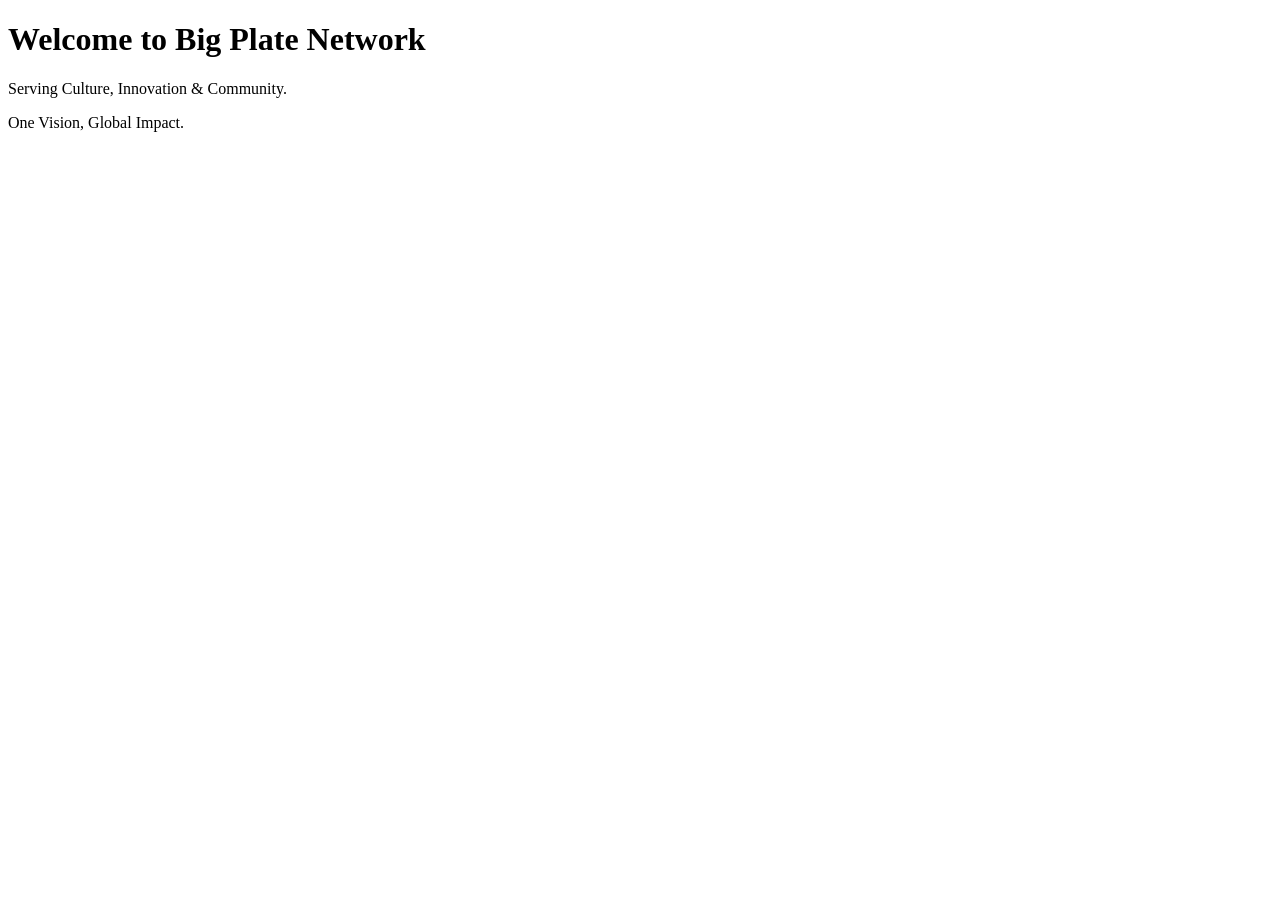
==== index.html @ 91549aba "Create index.html" ====
<!DOCTYPE html>
<html lang="en">
<head>
  <meta charset="UTF-8">
  <meta name="viewport" content="width=device-width, initial-scale=1.0">
  <title>Big Plate Network</title>
</head>
<body>
  <h1>Welcome to Big Plate Network</h1>
  <p>Serving Culture, Innovation &amp; Community.</p>
  <p>One Vision, Global Impact.</p>
</body>
</html>
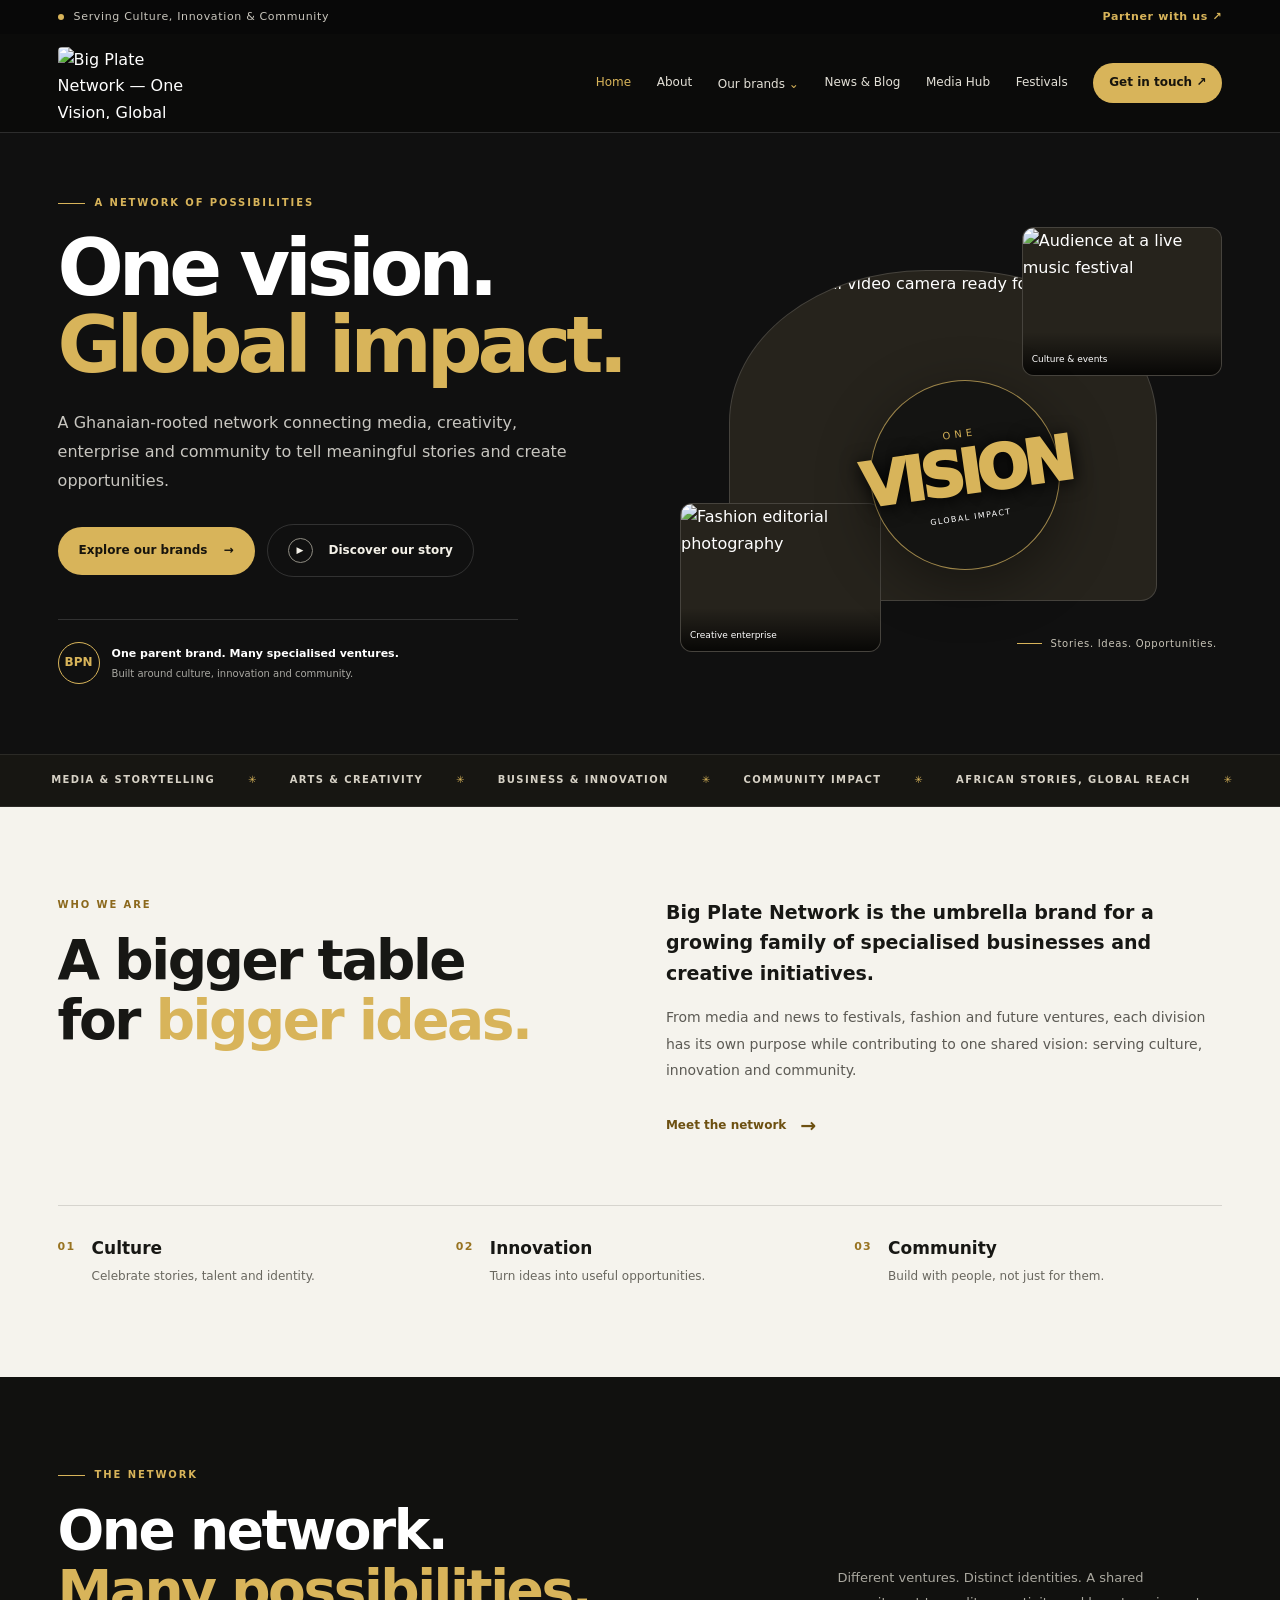
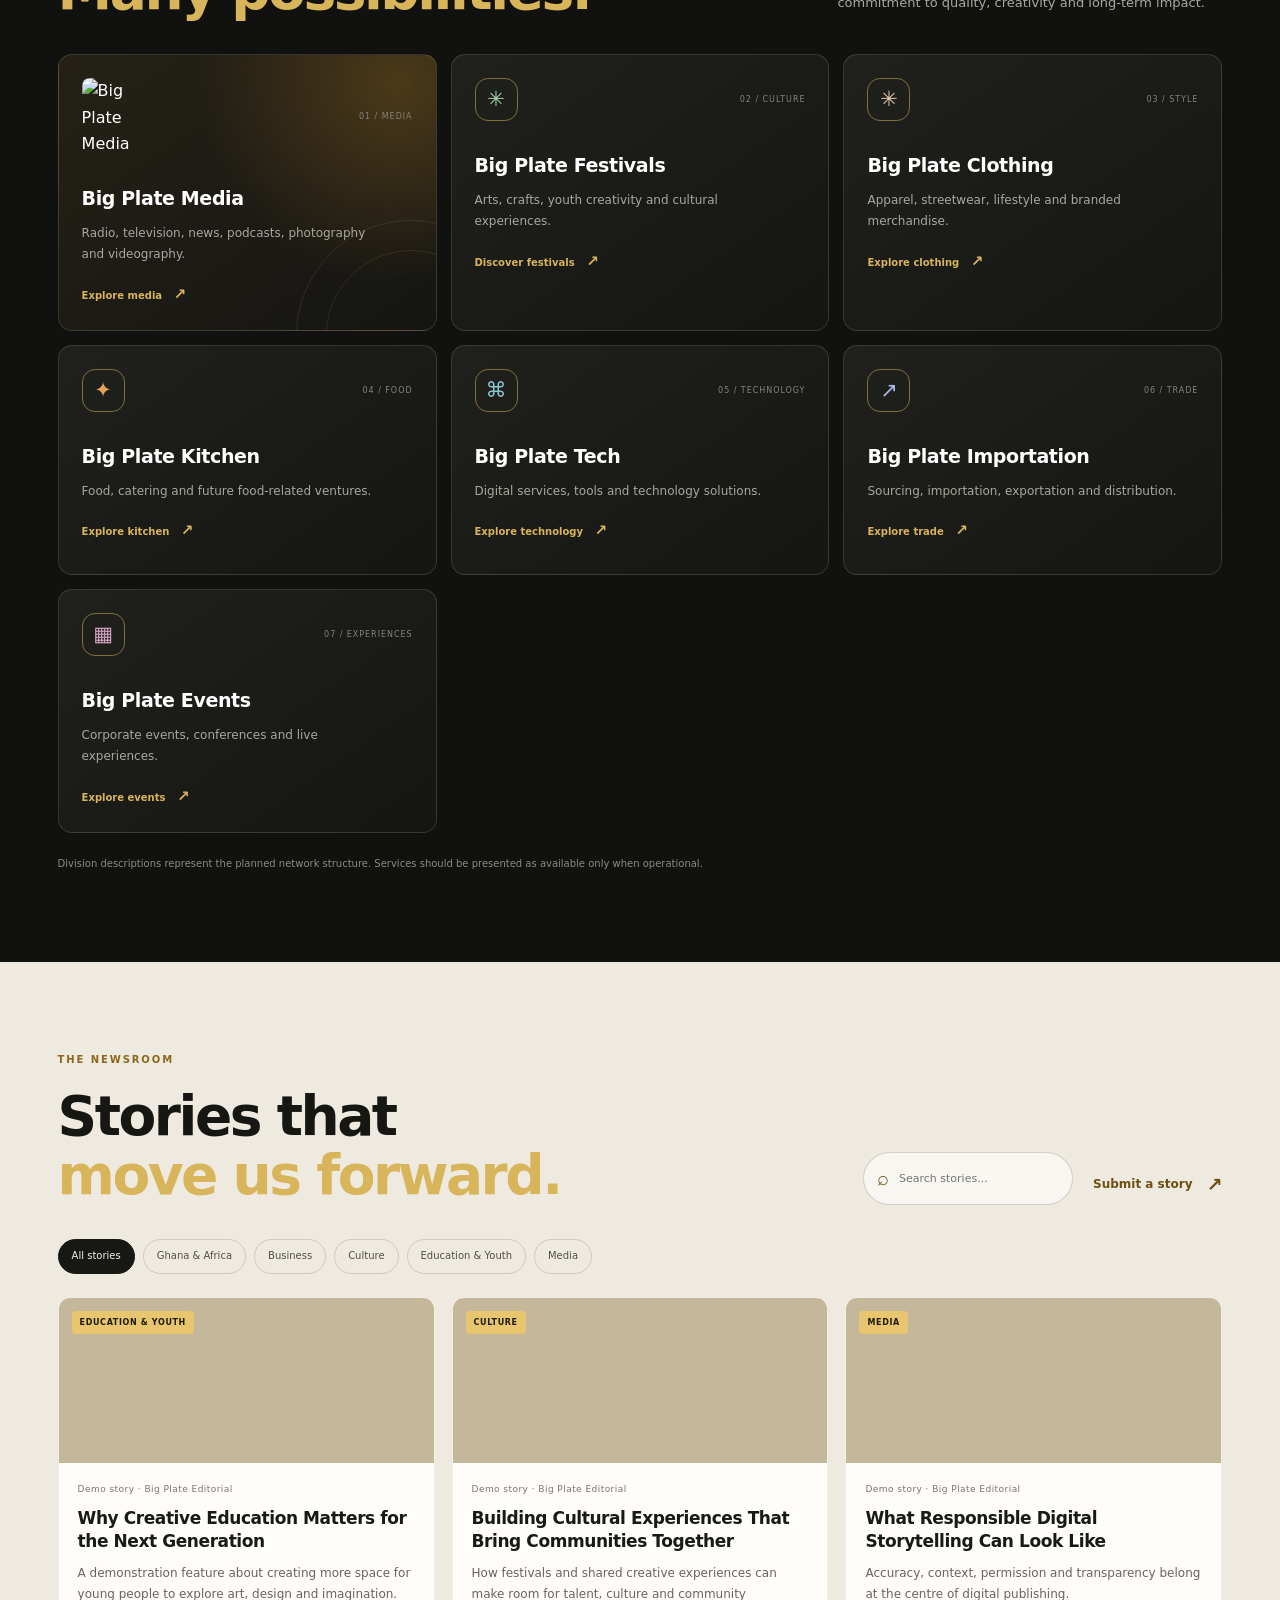
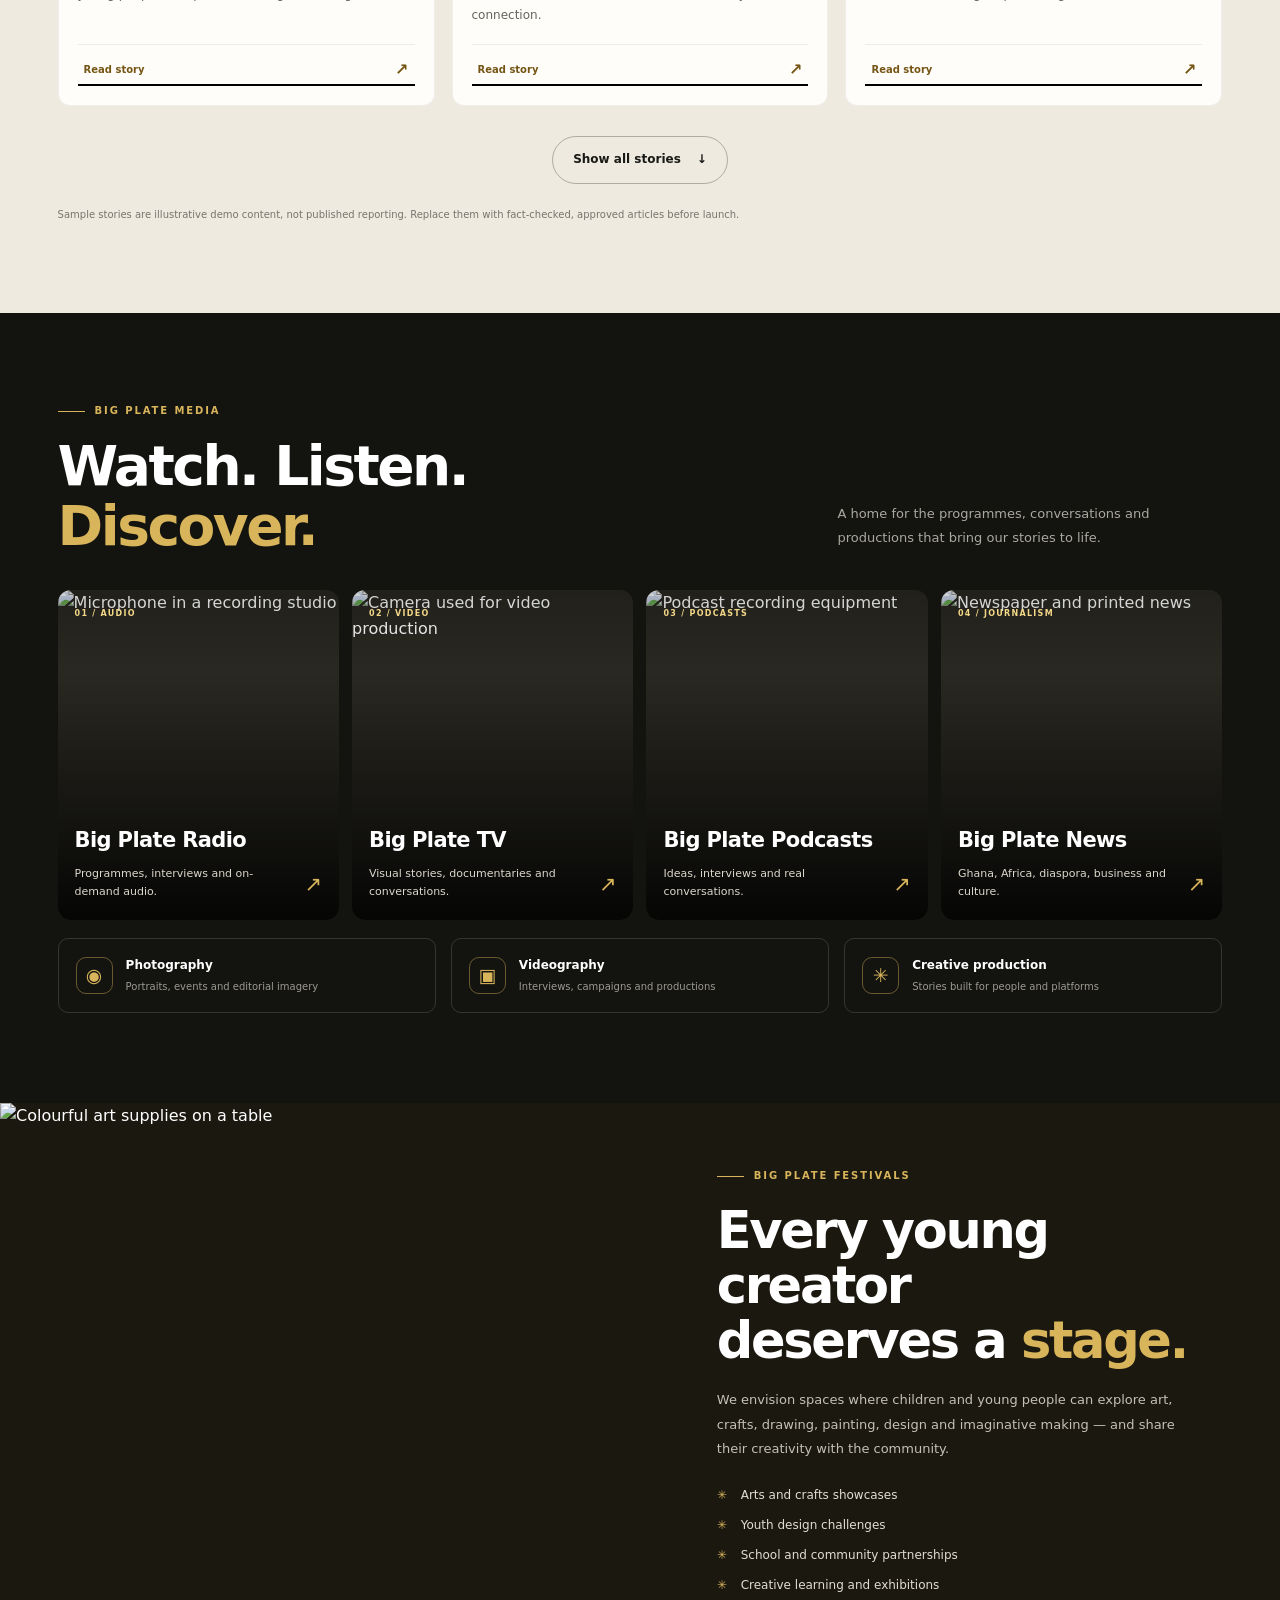
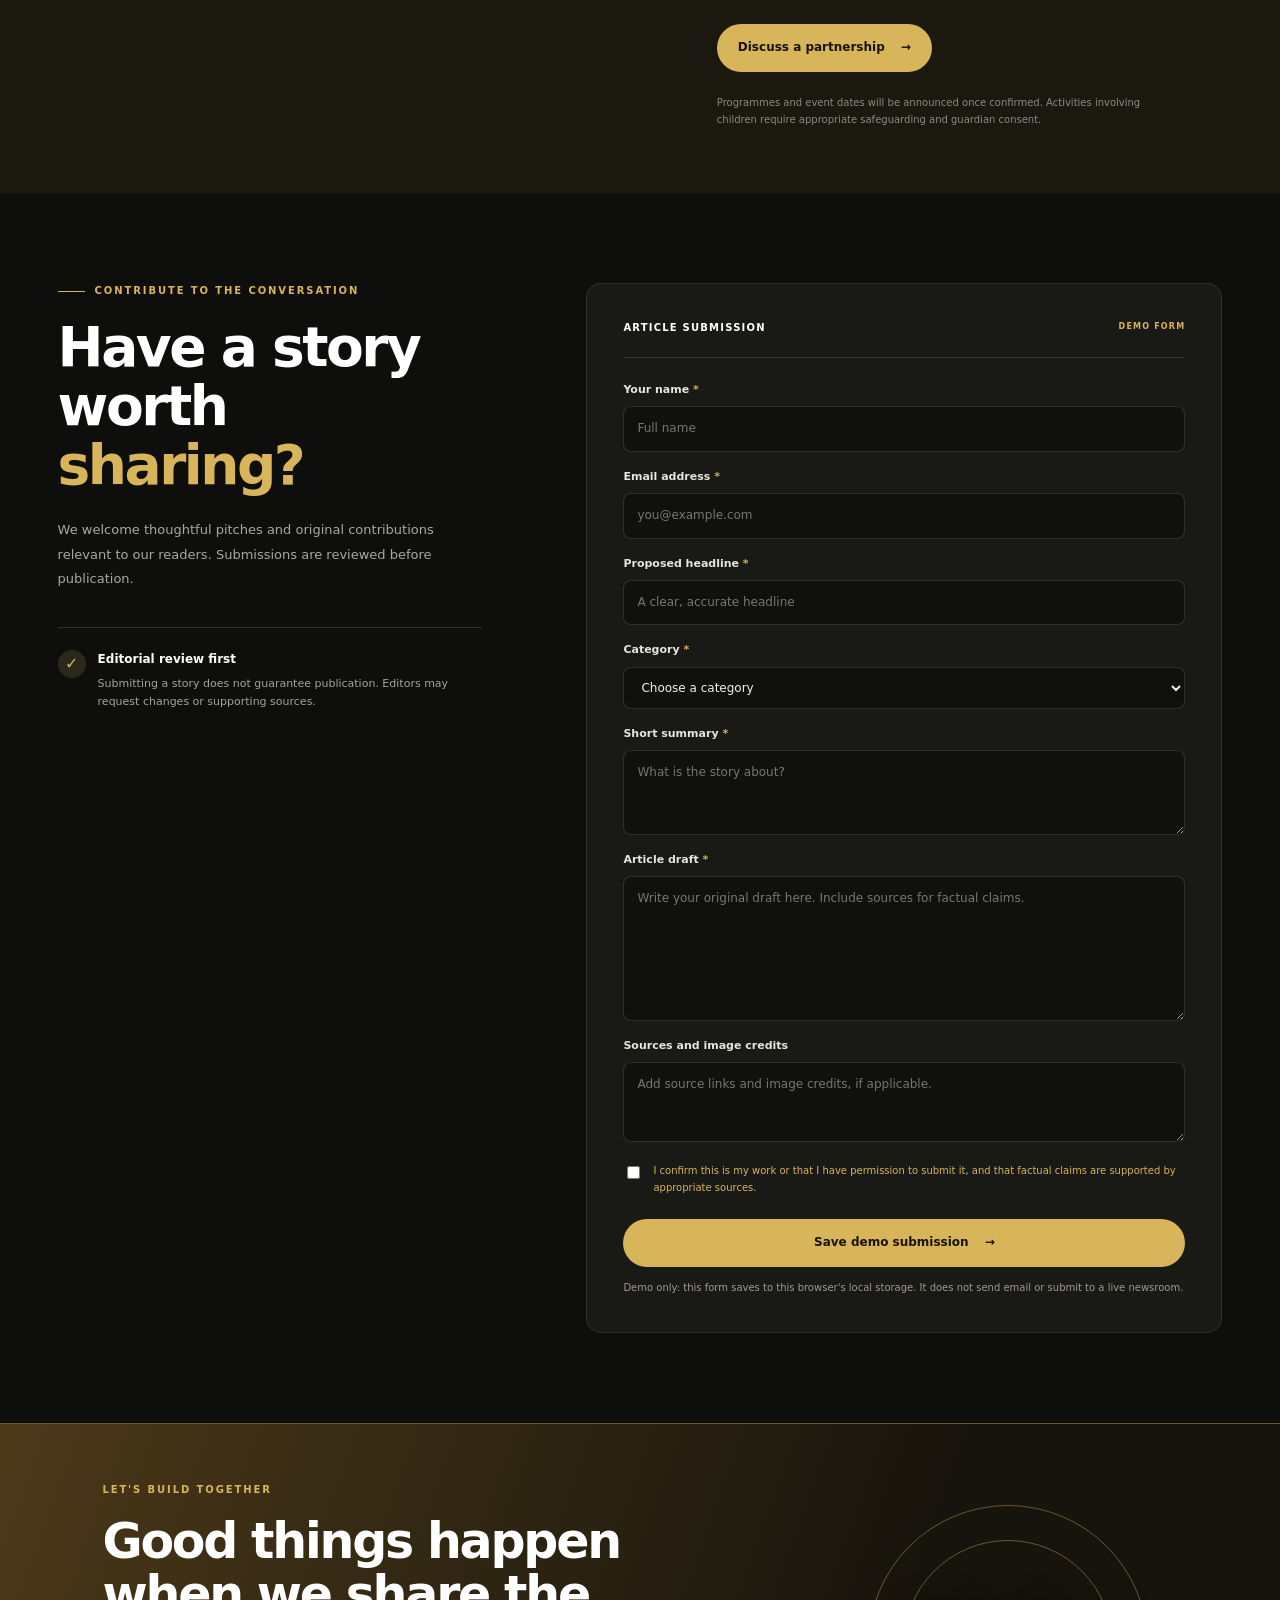
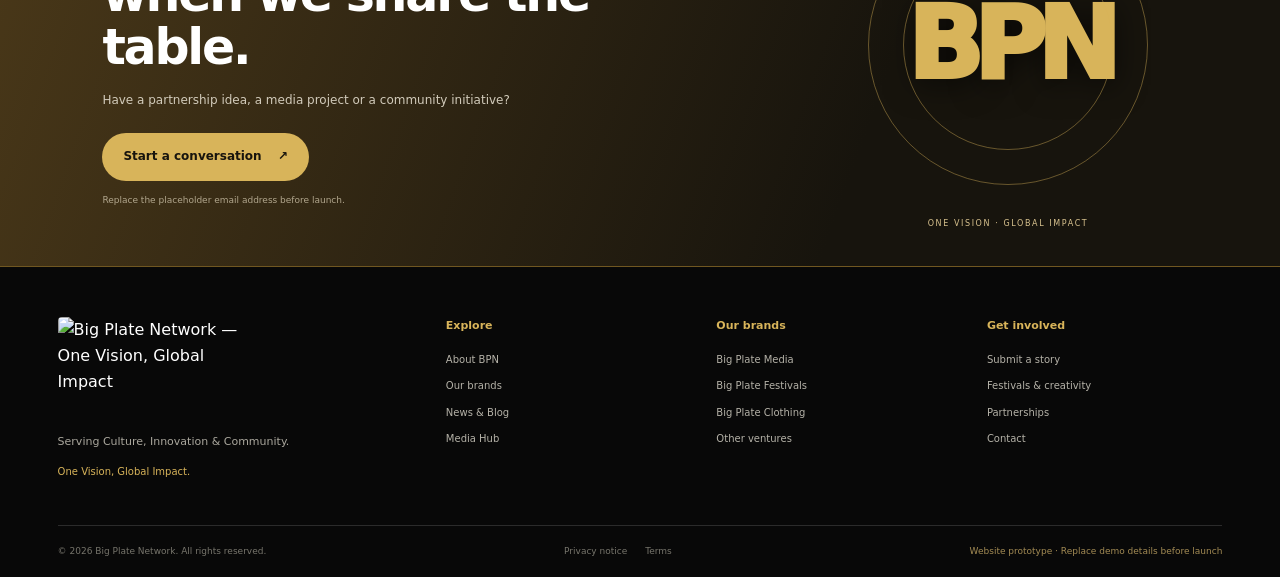
==== commit e441557f: "Add files via upload" ====
--- a/index.html
+++ b/index.html
@@ -3,11 +3,241 @@
 <head>
   <meta charset="UTF-8">
   <meta name="viewport" content="width=device-width, initial-scale=1.0">
-  <title>Big Plate Network</title>
+  <meta name="theme-color" content="#101010">
+  <meta name="description" content="Big Plate Network connects media, creativity, business and community. One Vision, Global Impact.">
+  <title>Big Plate Network | One Vision, Global Impact</title>
+  <link rel="icon" href="assets/big-plate-network-logo.jpg" type="image/jpeg">
+  <link rel="stylesheet" href="styles.css">
+  <script src="script.js" defer></script>
 </head>
 <body>
-  <h1>Welcome to Big Plate Network</h1>
-  <p>Serving Culture, Innovation &amp; Community.</p>
-  <p>One Vision, Global Impact.</p>
+  <a class="skip-link" href="#main">Skip to content</a>
+  <div class="announcement">
+    <span class="announcement-dot"></span>
+    <span>Serving Culture, Innovation &amp; Community</span>
+    <a href="#contact">Partner with us <span aria-hidden="true">↗</span></a>
+  </div>
+
+  <header class="site-header">
+    <a class="brand" href="#home" aria-label="Big Plate Network home">
+      <img src="assets/big-plate-network-logo.jpg" alt="Big Plate Network — One Vision, Global Impact" class="brand-logo-network">
+    </a>
+    <button class="menu-toggle" id="menuToggle" aria-expanded="false" aria-controls="primaryNav" aria-label="Open menu">
+      <span></span><span></span><span></span>
+    </button>
+    <nav class="primary-nav" id="primaryNav" aria-label="Main navigation">
+      <a class="nav-link active" href="#home">Home</a>
+      <a class="nav-link" href="#about">About</a>
+      <div class="nav-dropdown">
+        <a class="nav-link" href="#brands">Our brands <span aria-hidden="true">⌄</span></a>
+        <div class="dropdown-menu">
+          <a href="#media">Big Plate Media</a>
+          <a href="#festivals">Big Plate Festivals</a>
+          <a href="#brands">Clothing &amp; other ventures</a>
+        </div>
+      </div>
+      <a class="nav-link" href="#news">News &amp; Blog</a>
+      <a class="nav-link" href="#media">Media Hub</a>
+      <a class="nav-link" href="#festivals">Festivals</a>
+      <a class="nav-cta" href="#contact">Get in touch <span aria-hidden="true">↗</span></a>
+    </nav>
+  </header>
+
+  <main id="main">
+    <section class="hero section-wrap" id="home">
+      <div class="hero-copy">
+        <p class="eyebrow"><span class="eyebrow-line"></span> A NETWORK OF POSSIBILITIES</p>
+        <h1>One vision.<br><span class="gold-text">Global impact.</span></h1>
+        <p class="hero-lede">A Ghanaian-rooted network connecting media, creativity, enterprise and community to tell meaningful stories and create opportunities.</p>
+        <div class="hero-actions">
+          <a class="button button-gold" href="#brands">Explore our brands <span aria-hidden="true">→</span></a>
+          <a class="button button-quiet" href="#about"><span class="play-icon" aria-hidden="true">▶</span> Discover our story</a>
+        </div>
+        <div class="hero-proof">
+          <div class="proof-mark">BPN</div>
+          <div><strong>One parent brand. Many specialised ventures.</strong><span>Built around culture, innovation and community.</span></div>
+        </div>
+      </div>
+      <div class="hero-art" aria-label="Creative network collage">
+        <div class="hero-image hero-image-main">
+          <img src="https://images.unsplash.com/photo-1492619375914-88005aa9e8fb?auto=format&fit=crop&w=1000&q=85" alt="Professional video camera ready for production">
+        </div>
+        <div class="hero-image hero-image-small hero-image-festival">
+          <img src="https://images.unsplash.com/photo-1501386761578-eac5c94b800a?auto=format&fit=crop&w=650&q=85" alt="Audience at a live music festival">
+          <span>Culture &amp; events</span>
+        </div>
+        <div class="hero-image hero-image-small hero-image-fashion">
+          <img src="https://images.unsplash.com/photo-1529139574466-a303027c1d8b?auto=format&fit=crop&w=650&q=85" alt="Fashion editorial photography">
+          <span>Creative enterprise</span>
+        </div>
+        <div class="hero-stamp"><span>ONE</span><strong>VISION</strong><i>GLOBAL IMPACT</i></div>
+        <div class="hero-caption"><span class="caption-line"></span> Stories. Ideas. Opportunities.</div>
+      </div>
+    </section>
+
+    <section class="ticker" aria-label="Our focus">
+      <div class="ticker-track">
+        <span>MEDIA &amp; STORYTELLING <b>✳</b></span><span>ARTS &amp; CREATIVITY <b>✳</b></span><span>BUSINESS &amp; INNOVATION <b>✳</b></span><span>COMMUNITY IMPACT <b>✳</b></span><span>AFRICAN STORIES, GLOBAL REACH <b>✳</b></span>
+      </div>
+    </section>
+
+    <section class="section section-light" id="about">
+      <div class="section-wrap about-grid">
+        <div>
+          <p class="eyebrow dark-eyebrow">WHO WE ARE</p>
+          <h2 class="section-title">A bigger table<br>for <span class="gold-text">bigger ideas.</span></h2>
+        </div>
+        <div class="about-copy">
+          <p class="lead">Big Plate Network is the umbrella brand for a growing family of specialised businesses and creative initiatives.</p>
+          <p>From media and news to festivals, fashion and future ventures, each division has its own purpose while contributing to one shared vision: serving culture, innovation and community.</p>
+          <a class="text-link" href="#brands">Meet the network <span>→</span></a>
+        </div>
+      </div>
+      <div class="section-wrap values-row">
+        <article class="value-item"><span class="value-number">01</span><div><h3>Culture</h3><p>Celebrate stories, talent and identity.</p></div></article>
+        <article class="value-item"><span class="value-number">02</span><div><h3>Innovation</h3><p>Turn ideas into useful opportunities.</p></div></article>
+        <article class="value-item"><span class="value-number">03</span><div><h3>Community</h3><p>Build with people, not just for them.</p></div></article>
+      </div>
+    </section>
+
+    <section class="section section-dark" id="brands">
+      <div class="section-wrap">
+        <div class="section-heading split-heading">
+          <div><p class="eyebrow"><span class="eyebrow-line"></span> THE NETWORK</p><h2 class="section-title">One network.<br><span class="gold-text">Many possibilities.</span></h2></div>
+          <p class="heading-aside">Different ventures. Distinct identities. A shared commitment to quality, creativity and long-term impact.</p>
+        </div>
+        <div class="brand-grid">
+          <a class="brand-card brand-card-featured" href="#media">
+            <div class="brand-card-top"><img src="assets/big-plate-media-logo.jpg" alt="Big Plate Media logo" class="brand-logo-media"><span class="card-index">01 / MEDIA</span></div>
+            <div class="brand-card-content"><h3>Big Plate Media</h3><p>Radio, television, news, podcasts, photography and videography.</p><span class="card-link">Explore media <b>↗</b></span></div>
+            <div class="card-orbit orbit-one"></div><div class="card-orbit orbit-two"></div>
+          </a>
+          <a class="brand-card" href="#festivals">
+            <div class="brand-card-top"><span class="brand-symbol symbol-festival">✳</span><span class="card-index">02 / CULTURE</span></div>
+            <div class="brand-card-content"><h3>Big Plate Festivals</h3><p>Arts, crafts, youth creativity and cultural experiences.</p><span class="card-link">Discover festivals <b>↗</b></span></div>
+          </a>
+          <a class="brand-card" href="#contact">
+            <div class="brand-card-top"><span class="brand-symbol symbol-clothing">✳</span><span class="card-index">03 / STYLE</span></div>
+            <div class="brand-card-content"><h3>Big Plate Clothing</h3><p>Apparel, streetwear, lifestyle and branded merchandise.</p><span class="card-link">Explore clothing <b>↗</b></span></div>
+          </a>
+          <a class="brand-card" href="#contact">
+            <div class="brand-card-top"><span class="brand-symbol symbol-kitchen">✦</span><span class="card-index">04 / FOOD</span></div>
+            <div class="brand-card-content"><h3>Big Plate Kitchen</h3><p>Food, catering and future food-related ventures.</p><span class="card-link">Explore kitchen <b>↗</b></span></div>
+          </a>
+          <a class="brand-card" href="#contact">
+            <div class="brand-card-top"><span class="brand-symbol symbol-tech">⌘</span><span class="card-index">05 / TECHNOLOGY</span></div>
+            <div class="brand-card-content"><h3>Big Plate Tech</h3><p>Digital services, tools and technology solutions.</p><span class="card-link">Explore technology <b>↗</b></span></div>
+          </a>
+          <a class="brand-card" href="#contact">
+            <div class="brand-card-top"><span class="brand-symbol symbol-trade">↗</span><span class="card-index">06 / TRADE</span></div>
+            <div class="brand-card-content"><h3>Big Plate Importation</h3><p>Sourcing, importation, exportation and distribution.</p><span class="card-link">Explore trade <b>↗</b></span></div>
+          </a>
+          <a class="brand-card" href="#contact">
+            <div class="brand-card-top"><span class="brand-symbol symbol-events">▦</span><span class="card-index">07 / EXPERIENCES</span></div>
+            <div class="brand-card-content"><h3>Big Plate Events</h3><p>Corporate events, conferences and live experiences.</p><span class="card-link">Explore events <b>↗</b></span></div>
+          </a>
+        </div>
+        <p class="fine-print">Division descriptions represent the planned network structure. Services should be presented as available only when operational.</p>
+      </div>
+    </section>
+
+    <section class="section news-section" id="news">
+      <div class="section-wrap">
+        <div class="section-heading split-heading">
+          <div><p class="eyebrow dark-eyebrow">THE NEWSROOM</p><h2 class="section-title">Stories that<br><span class="gold-text">move us forward.</span></h2></div>
+          <div class="news-tools"><label class="search-box"><span aria-hidden="true">⌕</span><input id="articleSearch" type="search" placeholder="Search stories..." aria-label="Search stories"></label><a class="text-link" href="#submit-article">Submit a story <span>↗</span></a></div>
+        </div>
+        <div class="category-filters" role="group" aria-label="Filter articles">
+          <button class="filter-chip active" data-category="All">All stories</button>
+          <button class="filter-chip" data-category="Ghana & Africa">Ghana &amp; Africa</button>
+          <button class="filter-chip" data-category="Business">Business</button>
+          <button class="filter-chip" data-category="Culture">Culture</button>
+          <button class="filter-chip" data-category="Education & Youth">Education &amp; Youth</button>
+          <button class="filter-chip" data-category="Media">Media</button>
+        </div>
+        <div class="article-grid" id="articleGrid" aria-live="polite"></div>
+        <div class="empty-state" id="emptyState" hidden>No stories match your search. Try another phrase or category.</div>
+        <div class="center-action"><button class="button button-outline-dark" id="showAllArticles">Show all stories <span>↓</span></button></div>
+        <p class="fine-print dark-fine-print">Sample stories are illustrative demo content, not published reporting. Replace them with fact-checked, approved articles before launch.</p>
+      </div>
+    </section>
+
+    <section class="section media-section" id="media">
+      <div class="section-wrap">
+        <div class="section-heading split-heading">
+          <div><p class="eyebrow"><span class="eyebrow-line"></span> BIG PLATE MEDIA</p><h2 class="section-title">Watch. Listen.<br><span class="gold-text">Discover.</span></h2></div>
+          <p class="heading-aside">A home for the programmes, conversations and productions that bring our stories to life.</p>
+        </div>
+        <div class="media-hub-grid">
+          <a class="media-hub-card media-radio" href="#contact"><img src="https://images.unsplash.com/photo-1590602847861-f357a9332bbc?auto=format&fit=crop&w=800&q=80" alt="Microphone in a recording studio" loading="lazy"><span class="media-overlay"></span><span class="media-type">01 / AUDIO</span><div><h3>Big Plate Radio</h3><p>Programmes, interviews and on-demand audio.</p><span class="media-arrow">↗</span></div></a>
+          <a class="media-hub-card" href="#contact"><img src="https://images.unsplash.com/photo-1492619375914-88005aa9e8fb?auto=format&fit=crop&w=800&q=80" alt="Camera used for video production" loading="lazy"><span class="media-overlay"></span><span class="media-type">02 / VIDEO</span><div><h3>Big Plate TV</h3><p>Visual stories, documentaries and conversations.</p><span class="media-arrow">↗</span></div></a>
+          <a class="media-hub-card" href="#contact"><img src="https://images.unsplash.com/photo-1478737270239-2f02b77fc618?auto=format&fit=crop&w=800&q=80" alt="Podcast recording equipment" loading="lazy"><span class="media-overlay"></span><span class="media-type">03 / PODCASTS</span><div><h3>Big Plate Podcasts</h3><p>Ideas, interviews and real conversations.</p><span class="media-arrow">↗</span></div></a>
+          <a class="media-hub-card" href="#news"><img src="https://images.unsplash.com/photo-1504711434969-e33886168f5c?auto=format&fit=crop&w=800&q=80" alt="Newspaper and printed news" loading="lazy"><span class="media-overlay"></span><span class="media-type">04 / JOURNALISM</span><div><h3>Big Plate News</h3><p>Ghana, Africa, diaspora, business and culture.</p><span class="media-arrow">↗</span></div></a>
+        </div>
+        <div class="media-services">
+          <div><span class="service-icon">◉</span><span><strong>Photography</strong><small>Portraits, events and editorial imagery</small></span></div>
+          <div><span class="service-icon">▣</span><span><strong>Videography</strong><small>Interviews, campaigns and productions</small></span></div>
+          <div><span class="service-icon">✳</span><span><strong>Creative production</strong><small>Stories built for people and platforms</small></span></div>
+        </div>
+      </div>
+    </section>
+
+    <section class="festival-section" id="festivals">
+      <div class="festival-photo"><img src="https://images.unsplash.com/photo-1513364776144-60967b0f800f?auto=format&fit=crop&w=1200&q=85" alt="Colourful art supplies on a table" loading="lazy"></div>
+      <div class="festival-content">
+        <p class="eyebrow"><span class="eyebrow-line"></span> BIG PLATE FESTIVALS</p>
+        <h2 class="section-title">Every young creator<br>deserves a <span class="gold-text">stage.</span></h2>
+        <p>We envision spaces where children and young people can explore art, crafts, drawing, painting, design and imaginative making — and share their creativity with the community.</p>
+        <ul class="festival-list"><li><span>✳</span> Arts and crafts showcases</li><li><span>✳</span> Youth design challenges</li><li><span>✳</span> School and community partnerships</li><li><span>✳</span> Creative learning and exhibitions</li></ul>
+        <a class="button button-gold" href="#contact">Discuss a partnership <span>→</span></a>
+        <p class="fine-print">Programmes and event dates will be announced once confirmed. Activities involving children require appropriate safeguarding and guardian consent.</p>
+      </div>
+    </section>
+
+    <section class="section submit-section" id="submit-article">
+      <div class="section-wrap submit-grid">
+        <div><p class="eyebrow"><span class="eyebrow-line"></span> CONTRIBUTE TO THE CONVERSATION</p><h2 class="section-title">Have a story<br>worth <span class="gold-text">sharing?</span></h2><p class="heading-aside">We welcome thoughtful pitches and original contributions relevant to our readers. Submissions are reviewed before publication.</p><div class="workflow-note"><span class="workflow-icon">✓</span><span><strong>Editorial review first</strong><small>Submitting a story does not guarantee publication. Editors may request changes or supporting sources.</small></span></div></div>
+        <form class="submission-form" id="submissionForm">
+          <div class="form-title"><span>ARTICLE SUBMISSION</span><span class="form-lock">DEMO FORM</span></div>
+          <label for="authorName">Your name <span>*</span></label><input id="authorName" name="authorName" required maxlength="100" placeholder="Full name">
+          <label for="authorEmail">Email address <span>*</span></label><input id="authorEmail" name="authorEmail" type="email" required maxlength="200" placeholder="you@example.com">
+          <label for="articleTitle">Proposed headline <span>*</span></label><input id="articleTitle" name="articleTitle" required maxlength="180" placeholder="A clear, accurate headline">
+          <label for="articleCategory">Category <span>*</span></label><select id="articleCategory" name="articleCategory" required><option value="">Choose a category</option><option>Ghana &amp; Africa</option><option>Business</option><option>Culture</option><option>Education &amp; Youth</option><option>Media</option><option>Community Stories</option></select>
+          <label for="articleSummary">Short summary <span>*</span></label><textarea id="articleSummary" name="articleSummary" rows="3" required maxlength="500" placeholder="What is the story about?"></textarea>
+          <label for="articleBody">Article draft <span>*</span></label><textarea id="articleBody" name="articleBody" rows="6" required minlength="80" maxlength="15000" placeholder="Write your original draft here. Include sources for factual claims."></textarea>
+          <label for="sourceLinks">Sources and image credits</label><textarea id="sourceLinks" name="sourceLinks" rows="2" maxlength="2000" placeholder="Add source links and image credits, if applicable."></textarea>
+          <label class="consent-check"><input type="checkbox" id="originality" required><span>I confirm this is my work or that I have permission to submit it, and that factual claims are supported by appropriate sources.</span></label>
+          <button class="button button-gold form-submit" type="submit">Save demo submission <span>→</span></button>
+          <p class="form-note">Demo only: this form saves to this browser's local storage. It does not send email or submit to a live newsroom.</p>
+          <div class="form-message" id="formMessage" role="status" aria-live="polite"></div>
+        </form>
+      </div>
+    </section>
+
+    <section class="cta-band" id="contact">
+      <div class="cta-content"><p class="eyebrow">LET'S BUILD TOGETHER</p><h2>Good things happen<br>when we share the table.</h2><p>Have a partnership idea, a media project or a community initiative?</p><a class="button button-gold" href="mailto:YOUR_EMAIL@example.com?subject=Big%20Plate%20Network%20Enquiry">Start a conversation <span>↗</span></a><small>Replace the placeholder email address before launch.</small></div>
+      <div class="cta-art"><span class="cta-ring ring-a"></span><span class="cta-ring ring-b"></span><span class="cta-bpn">BPN</span><span class="cta-tagline">ONE VISION · GLOBAL IMPACT</span></div>
+    </section>
+  </main>
+
+  <footer class="site-footer">
+    <div class="footer-main section-wrap">
+      <div class="footer-brand-col"><a class="brand footer-brand-logo" href="#home" aria-label="Big Plate Network home"><img src="assets/big-plate-network-logo.jpg" alt="Big Plate Network — One Vision, Global Impact" class="brand-logo-network footer-network-logo"></a><p>Serving Culture, Innovation &amp; Community.</p><span class="footer-tagline">One Vision, Global Impact.</span></div>
+      <div class="footer-col"><h3>Explore</h3><a href="#about">About BPN</a><a href="#brands">Our brands</a><a href="#news">News &amp; Blog</a><a href="#media">Media Hub</a></div>
+      <div class="footer-col"><h3>Our brands</h3><a href="#media">Big Plate Media</a><a href="#festivals">Big Plate Festivals</a><a href="#brands">Big Plate Clothing</a><a href="#brands">Other ventures</a></div>
+      <div class="footer-col"><h3>Get involved</h3><a href="#submit-article">Submit a story</a><a href="#festivals">Festivals &amp; creativity</a><a href="#contact">Partnerships</a><a href="mailto:YOUR_EMAIL@example.com">Contact</a></div>
+    </div>
+    <div class="footer-bottom section-wrap"><span>© <span id="footerYear"></span> Big Plate Network. All rights reserved.</span><div><a href="privacy.html">Privacy notice</a><a href="terms.html">Terms</a></div><span class="prototype-label">Website prototype · Replace demo details before launch</span></div>
+  </footer>
+
+  <dialog class="article-dialog" id="articleDialog" aria-labelledby="dialogTitle">
+    <button class="dialog-close" id="dialogClose" aria-label="Close article">×</button>
+    <p class="eyebrow" id="dialogCategory">BIG PLATE NEWS</p>
+    <h2 id="dialogTitle"></h2>
+    <p class="dialog-meta" id="dialogMeta"></p>
+    <p class="dialog-summary" id="dialogSummary"></p>
+    <div class="dialog-body" id="dialogBody"></div>
+    <p class="dialog-demo-note">Demo article. Replace with fact-checked editorial content before launch.</p>
+  </dialog>
 </body>
 </html>
--- a/styles.css
+++ b/styles.css
@@ -0,0 +1,22 @@
+:root{--ink:#101010;--ink-2:#171715;--ink-3:#22211e;--gold:#d8b45a;--gold-bright:#f0d58c;--paper:#f5f3ed;--white:#fff;--muted:#a9a8a2;--line:rgba(255,255,255,.14);--dark-line:rgba(20,20,20,.15);--max:1240px;--radius:18px}
+*{box-sizing:border-box}html{scroll-behavior:smooth;scroll-padding-top:95px}body{margin:0;background:var(--ink);color:var(--white);font-family:Inter,ui-sans-serif,system-ui,-apple-system,BlinkMacSystemFont,"Segoe UI",sans-serif;line-height:1.65}img{display:block;max-width:100%}a{color:inherit;text-decoration:none}button,input,textarea,select{font:inherit}button,a{-webkit-tap-highlight-color:transparent}button:focus-visible,a:focus-visible,input:focus-visible,textarea:focus-visible,select:focus-visible{outline:3px solid var(--gold);outline-offset:3px}.skip-link{position:absolute;left:-9999px;top:0;background:var(--gold);color:#111;padding:10px;z-index:1000}.skip-link:focus{left:10px}.section-wrap{width:min(var(--max),calc(100% - 9vw));margin-inline:auto}
+.announcement{min-height:34px;padding:6px 4.5%;display:flex;align-items:center;gap:10px;background:#080808;color:#c8c5bc;font-size:11px;letter-spacing:.06em}.announcement-dot{width:6px;height:6px;border-radius:50%;background:var(--gold)}.announcement a{margin-left:auto;color:var(--gold);font-weight:700}
+.site-header{position:sticky;top:0;z-index:50;display:flex;align-items:center;justify-content:space-between;gap:28px;padding:13px 4.5%;background:rgba(12,12,11,.95);backdrop-filter:blur(16px);border-bottom:1px solid var(--line)}.brand{display:inline-flex;align-items:center;gap:11px;flex-shrink:0}.brand-mark{width:47px;height:47px}.brand-wordmark{display:flex;flex-direction:column;font-size:15px;line-height:1.12;letter-spacing:.09em}.brand-wordmark strong{font-weight:900}.brand-wordmark small{color:var(--gold);letter-spacing:.32em;font-size:10px;margin-top:5px}.primary-nav{display:flex;align-items:center;gap:clamp(12px,2vw,27px)}.nav-link{font-size:12px;color:#e4e1d8;transition:color .2s}.nav-link:hover,.nav-link.active{color:var(--gold)}.nav-dropdown{position:relative}.nav-dropdown>a span{color:var(--gold)}.dropdown-menu{position:absolute;top:100%;left:-16px;min-width:205px;padding:10px;background:#191916;border:1px solid var(--line);border-radius:12px;display:none;box-shadow:0 18px 45px #0008}.nav-dropdown:hover .dropdown-menu,.nav-dropdown:focus-within .dropdown-menu{display:grid}.dropdown-menu a{padding:10px 12px;font-size:12px;border-radius:7px}.dropdown-menu a:hover{background:#29271f;color:var(--gold)}.nav-cta{background:var(--gold);color:#17140d;border-radius:999px;padding:10px 16px;font-size:12px;font-weight:800;white-space:nowrap}.nav-cta:hover,.button-gold:hover{background:var(--gold-bright);transform:translateY(-2px)}.menu-toggle{display:none;background:transparent;border:1px solid var(--line);border-radius:9px;padding:10px;cursor:pointer}.menu-toggle span{display:block;width:22px;height:2px;background:var(--gold);margin:4px}
+.hero{min-height:570px;display:grid;grid-template-columns:1.03fr .97fr;align-items:center;gap:4%;padding-block:62px 70px}.eyebrow{display:flex;align-items:center;gap:10px;color:var(--gold);font-size:10px;font-weight:800;letter-spacing:.19em;text-transform:uppercase;margin:0 0 18px}.eyebrow-line{display:inline-block;width:27px;height:1px;background:var(--gold)}.hero h1{font-size:clamp(46px,6.1vw,78px);line-height:.99;letter-spacing:-.065em;margin:0 0 25px;font-weight:850}.gold-text{color:var(--gold)}.hero-lede{max-width:540px;color:#c8c6c0;font-size:16px;line-height:1.8;margin:0 0 29px}.hero-actions{display:flex;align-items:center;flex-wrap:wrap;gap:12px}.button{display:inline-flex;align-items:center;justify-content:center;gap:16px;border:1px solid transparent;border-radius:999px;padding:13px 20px;font-size:12px;font-weight:800;transition:transform .2s,background .2s,border-color .2s;cursor:pointer}.button-gold{background:var(--gold);color:#17140d}.button-quiet{color:#f4f1e8;border-color:var(--line)}.button-quiet:hover{border-color:var(--gold)}.play-icon{font-size:9px;border:1px solid #8e8b81;border-radius:50%;width:25px;height:25px;display:grid;place-items:center}.hero-proof{display:flex;align-items:center;gap:12px;margin-top:42px;padding-top:22px;border-top:1px solid var(--line);max-width:460px}.proof-mark{display:grid;place-items:center;width:42px;height:42px;border:1px solid var(--gold);border-radius:50%;font-size:12px;font-weight:900;color:var(--gold)}.hero-proof strong,.hero-proof span{display:block;font-size:11px}.hero-proof span{color:var(--muted);font-size:10px;margin-top:3px}.hero-art{position:relative;min-height:425px}.hero-image{position:absolute;overflow:hidden;border:1px solid #ffffff25;background:#26231c}.hero-image img{width:100%;height:100%;object-fit:cover;filter:saturate(.78)}.hero-image-main{inset:10% 12% 12% 9%;border-radius:46% 46% 16px 16px;clip-path:polygon(15% 0,100% 0,100% 100%,0 100%,0 20%)}.hero-image-small{width:37%;height:35%;border-radius:12px}.hero-image-festival{right:0;top:0}.hero-image-fashion{left:0;bottom:0}.hero-image-small span{position:absolute;bottom:0;left:0;right:0;padding:20px 9px 8px;background:linear-gradient(transparent,#000c);font-size:9px;color:white}.hero-stamp{position:absolute;z-index:2;top:36%;left:35%;width:190px;height:190px;border:1px solid #e0bd65aa;border-radius:50%;display:flex;flex-direction:column;justify-content:center;align-items:center;background:#111c;box-shadow:0 15px 55px #0006;transform:rotate(-8deg)}.hero-stamp span{font-size:10px;letter-spacing:.4em;color:var(--gold)}.hero-stamp strong{font-size:61px;line-height:1;font-weight:950;letter-spacing:-.08em;color:var(--gold);text-shadow:0 2px 18px #000}.hero-stamp i{font-size:8px;letter-spacing:.17em;font-style:normal;margin-top:8px}.hero-caption{position:absolute;right:1%;bottom:0;display:flex;align-items:center;gap:8px;color:#c9c5b8;font-size:10px;letter-spacing:.07em}.caption-line{width:25px;height:1px;background:var(--gold)}
+.ticker{overflow:hidden;border-block:1px solid #ffffff16;background:#171612}.ticker-track{display:flex;justify-content:space-around;gap:32px;min-width:max-content;padding:17px 4%;font-size:10px;font-weight:800;letter-spacing:.14em;color:#d6d1c5}.ticker b{color:var(--gold);padding-left:28px}
+.section{padding-block:90px}.section-light{background:var(--paper);color:#171714}.about-grid{display:grid;grid-template-columns:.95fr 1.05fr;gap:9%;align-items:start}.dark-eyebrow{color:#8b681c}.section-title{font-size:clamp(34px,4.4vw,55px);line-height:1.08;letter-spacing:-.045em;margin:0;font-weight:830}.about-copy .lead{font-size:19px;line-height:1.6;font-weight:650;margin:0 0 16px}.about-copy>p:not(.lead){color:#5c5a54;font-size:14px;line-height:1.9}.text-link{display:inline-flex;gap:14px;align-items:center;color:#6d5011;font-size:12px;font-weight:850;margin-top:12px}.text-link span{font-size:19px}.values-row{display:grid;grid-template-columns:repeat(3,1fr);gap:30px;margin-top:64px;padding-top:28px;border-top:1px solid #17171424}.value-item{display:flex;gap:16px;align-items:start}.value-number{color:#987321;font-size:11px;font-weight:900;letter-spacing:.12em;padding-top:4px}.value-item h3{font-size:17px;margin:0 0 5px}.value-item p{font-size:12px;color:#69675f;margin:0}
+.section-dark{background:#11110f}.section-heading{margin-bottom:34px}.split-heading{display:flex;align-items:end;justify-content:space-between;gap:35px}.heading-aside{max-width:385px;color:#aaa89f;font-size:13px;line-height:1.9;margin:0 0 5px}.brand-grid{display:grid;grid-template-columns:repeat(3,minmax(0,1fr));gap:14px}.brand-card{position:relative;isolation:isolate;overflow:hidden;min-height:230px;padding:23px;border:1px solid #ffffff20;border-radius:14px;background:linear-gradient(145deg,#20201c,#151513);transition:transform .22s,border-color .22s}.brand-card:hover{transform:translateY(-4px);border-color:#d8b45a99}.brand-card-featured{background:radial-gradient(circle at 90% 10%,#4b3919 0,transparent 48%),linear-gradient(145deg,#252116,#151513)}.brand-card-top{display:flex;align-items:center;justify-content:space-between}.brand-symbol{display:grid;place-items:center;width:43px;height:43px;border:1px solid #d8b45a88;border-radius:13px;color:var(--gold);font-size:21px}.symbol-festival{color:#a7d0b2}.symbol-clothing{color:#e0c9aa}.symbol-kitchen{color:#e5a25c}.symbol-tech{color:#89c6d4}.symbol-trade{color:#a8b9e7}.symbol-events{color:#d7a2c2}.card-index{font-size:8px;letter-spacing:.12em;color:#85837a}.brand-card-content{position:relative;z-index:2;margin-top:29px}.brand-card h3{font-size:19px;letter-spacing:-.02em;margin:0 0 8px}.brand-card p{max-width:310px;color:#a9a79e;font-size:12px;line-height:1.8;margin:0 0 15px}.card-link{font-size:10px;color:var(--gold);font-weight:850}.card-link b{font-size:15px;margin-left:8px}.card-orbit{position:absolute;border:1px solid #d8b45a20;border-radius:50%;z-index:-1}.orbit-one{width:230px;height:230px;right:-90px;bottom:-120px}.orbit-two{width:170px;height:170px;right:-60px;bottom:-90px}.fine-print{font-size:10px;color:#8c8a81;line-height:1.7;margin:22px 0 0}.news-section{background:#eeeae0;color:#191915}.news-section .section-title{color:#161612}.news-tools{display:flex;align-items:center;gap:20px;flex-wrap:wrap}.search-box{display:flex;align-items:center;gap:8px;padding:9px 13px;border:1px solid #1717142c;border-radius:999px;min-width:210px;background:#f8f6f0}.search-box>span{font-size:20px;color:#6f551b}.search-box input{width:145px;min-width:0;border:0;outline:0;background:transparent;font-size:11px;color:#181815}.category-filters{display:flex;flex-wrap:wrap;gap:8px;margin:0 0 23px}.filter-chip{border:1px solid #1a191626;background:transparent;border-radius:999px;padding:8px 13px;font-size:10px;color:#514f48;cursor:pointer}.filter-chip:hover,.filter-chip.active{background:#171714;color:#f5f0e4;border-color:#171714}.article-grid{display:grid;grid-template-columns:repeat(3,minmax(0,1fr));gap:17px}.article-card{overflow:hidden;border-radius:12px;background:#fffdfa;border:1px solid #16161610;display:flex;flex-direction:column;min-width:0}.article-art{height:165px;position:relative;overflow:hidden;background:#c5b79a}.article-art img{height:100%;width:100%;object-fit:cover;transition:transform .4s}.article-card:hover .article-art img{transform:scale(1.04)}.article-category{position:absolute;left:13px;top:13px;background:#e7c66f;color:#211b0e;padding:5px 8px;border-radius:4px;font-size:8px;font-weight:900;letter-spacing:.08em;text-transform:uppercase}.article-copy{padding:19px;display:flex;flex-direction:column;flex:1}.article-meta{font-size:9px;color:#77746a;letter-spacing:.05em;margin-bottom:10px}.article-copy h3{font-size:17px;line-height:1.35;letter-spacing:-.025em;margin:0 0 10px}.article-copy p{font-size:12px;color:#66645c;line-height:1.75;margin:0 0 18px}.article-read{display:flex;justify-content:space-between;align-items:center;margin-top:auto;padding-top:12px;border-top:1px solid #19191912;color:#745514;font-size:10px;font-weight:850;background:none;border-inline:0;border-top:1px solid #19191912;text-align:left;cursor:pointer}.article-read span{font-size:16px}.center-action{text-align:center;margin-top:30px}.button-outline-dark{background:transparent;border-color:#1717144a;color:#191915}.button-outline-dark:hover{border-color:#9d7725}.dark-fine-print{color:#77746c}.empty-state{padding:28px;border:1px dashed #aaa395;border-radius:12px;text-align:center;color:#666}
+.media-section{background:#131310}.media-hub-grid{display:grid;grid-template-columns:repeat(4,minmax(0,1fr));gap:13px}.media-hub-card{position:relative;min-height:330px;border-radius:13px;overflow:hidden;background:#292821;isolation:isolate}.media-hub-card>img{position:absolute;inset:0;width:100%;height:100%;object-fit:cover;z-index:-2;transition:transform .45s;filter:saturate(.75)}.media-hub-card:hover>img{transform:scale(1.06)}.media-overlay{position:absolute;inset:0;background:linear-gradient(180deg,#0003 0%,#0000 25%,#000d 100%);z-index:-1}.media-type{position:absolute;top:17px;left:17px;font-size:8px;font-weight:900;letter-spacing:.16em;color:#f4d889}.media-hub-card>div{position:absolute;left:17px;right:17px;bottom:18px}.media-hub-card h3{font-size:21px;margin:0 0 7px;letter-spacing:-.03em}.media-hub-card p{font-size:11px;color:#ddd8cc;line-height:1.7;margin:0;max-width:210px}.media-arrow{position:absolute;right:0;bottom:0;color:var(--gold);font-size:21px}.media-services{display:grid;grid-template-columns:repeat(3,1fr);gap:15px;margin-top:18px}.media-services>div{display:flex;align-items:center;gap:13px;padding:17px;border:1px solid var(--line);border-radius:10px}.service-icon{display:grid;place-items:center;width:37px;height:37px;border:1px solid #d8b45a70;border-radius:10px;color:var(--gold);font-size:19px}.media-services strong,.media-services small{display:block}.media-services strong{font-size:12px}.media-services small{color:#9c9a91;font-size:10px;margin-top:3px}
+.festival-section{display:grid;grid-template-columns:1fr 1fr;background:#1b1810;min-height:490px}.festival-photo{min-height:490px;overflow:hidden}.festival-photo img{width:100%;height:100%;object-fit:cover;filter:saturate(.75)}.festival-content{align-self:center;padding:65px clamp(28px,6vw,85px)}.festival-content .section-title{font-size:clamp(34px,4vw,51px)}.festival-content>p:not(.eyebrow):not(.fine-print){font-size:13px;line-height:1.9;color:#c4c0b5;max-width:510px;margin:20px 0}.festival-list{list-style:none;padding:0;margin:24px 0 29px;display:grid;gap:10px}.festival-list li{font-size:12px;color:#e1ddd3}.festival-list li span{color:var(--gold);margin-right:10px}.festival-content .fine-print{max-width:460px}
+.submit-section{background:#0e0e0d}.submit-grid{display:grid;grid-template-columns:.8fr 1.2fr;gap:9%;align-items:start}.submit-grid .section-title{margin-bottom:22px}.workflow-note{display:flex;gap:12px;margin-top:35px;padding-top:22px;border-top:1px solid var(--line)}.workflow-icon{width:28px;height:28px;border-radius:50%;display:grid;place-items:center;background:#2b271a;color:var(--gold);flex-shrink:0}.workflow-note strong,.workflow-note small{display:block}.workflow-note strong{font-size:12px}.workflow-note small{font-size:11px;color:#a6a399;line-height:1.7;margin-top:5px}.submission-form{background:#191916;border:1px solid #ffffff1a;border-radius:15px;padding:clamp(22px,4vw,36px)}.form-title{display:flex;justify-content:space-between;gap:12px;padding-bottom:20px;margin-bottom:23px;border-bottom:1px solid var(--line);font-size:10px;letter-spacing:.12em;font-weight:900}.form-lock{color:var(--gold);font-size:8px}.submission-form>label:not(.consent-check){display:block;font-size:11px;font-weight:750;margin:16px 0 7px;color:#e8e5dc}.submission-form label>span{color:var(--gold)}.submission-form input:not([type=checkbox]),.submission-form textarea,.submission-form select{display:block;width:100%;background:#10100f;border:1px solid #ffffff22;border-radius:8px;padding:12px 13px;color:#f5f1e6;font-size:12px;outline:none}.submission-form input:focus,.submission-form textarea:focus,.submission-form select:focus{border-color:var(--gold)}.submission-form textarea{resize:vertical;min-height:80px}.submission-form input::placeholder,.submission-form textarea::placeholder{color:#77766f}.consent-check{display:flex;gap:10px;align-items:flex-start;margin:20px 0;color:#b8b5aa;font-size:10px;line-height:1.7}.consent-check input{margin-top:4px;accent-color:var(--gold);flex-shrink:0}.form-submit{width:100%;margin-top:3px}.form-note{font-size:10px;line-height:1.6;color:#9e9a8e;margin:13px 0 0}.form-message{display:none;padding:12px;margin-top:14px;border-radius:8px;font-size:12px}.form-message.visible{display:block;background:#25271e;border:1px solid #687447;color:#e4edcb}.form-message.error{background:#321c19;border-color:#8b4840;color:#ffd4ce}
+.cta-band{display:grid;grid-template-columns:1.15fr .85fr;min-height:330px;background:linear-gradient(110deg,#4b3919,#17140d 68%);border-block:1px solid #705721}.cta-content{padding:58px 8vw}.cta-content h2{font-size:clamp(32px,4vw,49px);letter-spacing:-.045em;line-height:1.08;margin:0 0 16px}.cta-content>p:not(.eyebrow){font-size:12px;color:#d2cbbb;margin-bottom:22px}.cta-content>small{display:block;font-size:9px;color:#b2a78e;margin-top:12px}.cta-art{position:relative;overflow:hidden;display:grid;place-items:center;min-height:280px}.cta-ring{position:absolute;width:280px;height:280px;border:1px solid #d8b45a6b;border-radius:50%}.ring-b{width:210px;height:210px}.cta-bpn{font-size:100px;font-weight:950;letter-spacing:-.1em;color:var(--gold);text-shadow:0 6px 30px #0008}.cta-tagline{position:absolute;bottom:35px;font-size:8px;letter-spacing:.2em;color:#d8c28e}
+.site-footer{background:#080808}.footer-main{display:grid;grid-template-columns:1.5fr 1fr 1fr 1fr;gap:35px;padding-block:50px 42px}.footer-brand-col>p{color:#aaa79d;font-size:11px;margin:16px 0 6px}.footer-tagline{font-size:10px;color:var(--gold)}.footer-col{display:flex;flex-direction:column;align-items:flex-start;gap:10px}.footer-col h3{font-size:11px;color:var(--gold);margin:0 0 7px}.footer-col a{font-size:10px;color:#b5b2a8}.footer-col a:hover,.footer-bottom a:hover{color:var(--gold)}.footer-bottom{display:flex;align-items:center;justify-content:space-between;gap:15px;flex-wrap:wrap;border-top:1px solid var(--line);padding-block:18px;color:#77756c;font-size:9px}.footer-bottom>div{display:flex;gap:18px}.prototype-label{color:#a38b54}
+.article-dialog{width:min(720px,calc(100% - 28px));max-height:85vh;overflow:auto;border:1px solid #50452b;border-radius:17px;padding:clamp(24px,5vw,48px);background:#f5f2e9;color:#181813;box-shadow:0 30px 100px #0009}.article-dialog::backdrop{background:#000b;backdrop-filter:blur(4px)}.dialog-close{position:sticky;float:right;top:0;border:0;border-radius:50%;width:36px;height:36px;background:#e7e0ce;font-size:24px;cursor:pointer}.article-dialog .eyebrow{color:#806019;margin-top:8px}.article-dialog h2{font-size:clamp(28px,4vw,42px);line-height:1.12;letter-spacing:-.04em;margin:0 0 12px}.dialog-meta{font-size:10px;color:#777064}.dialog-summary{font-size:17px;font-weight:650;line-height:1.7;margin:25px 0}.dialog-body{font-size:14px;line-height:1.95;white-space:pre-line}.dialog-demo-note{border-top:1px solid #d3cbb9;padding-top:15px;color:#7a6b4b;font-size:10px}
+@media(max-width:1000px){.primary-nav{gap:13px}.nav-link{font-size:11px}.hero{grid-template-columns:1fr 1fr}.hero-stamp{width:155px;height:155px}.hero-stamp strong{font-size:48px}.brand-grid{grid-template-columns:repeat(2,minmax(0,1fr))}.media-hub-grid{grid-template-columns:repeat(2,minmax(0,1fr))}.media-hub-card{min-height:300px}.article-grid{grid-template-columns:repeat(2,minmax(0,1fr))}.footer-main{grid-template-columns:1.4fr 1fr 1fr}.footer-col:last-child{grid-column:2 / 4}.submit-grid{gap:5%}}
+@media(max-width:760px){.section-wrap{width:calc(100% - 40px)}.site-header{padding:12px 20px}.menu-toggle{display:block}.primary-nav{display:none;position:absolute;top:100%;left:0;right:0;padding:18px 22px 24px;background:#10100f;border-bottom:1px solid var(--line);align-items:stretch;flex-direction:column;gap:5px}.primary-nav.open{display:flex}.primary-nav .nav-link{display:block;padding:10px 0;font-size:13px}.nav-dropdown{width:100%}.dropdown-menu{position:static;display:grid;box-shadow:none;margin:4px 0 10px;background:#191916}.nav-cta{text-align:center;margin-top:8px}.hero{grid-template-columns:1fr;padding-block:55px 55px;gap:28px}.hero h1{font-size:clamp(45px,11vw,68px)}.hero-art{min-height:380px}.hero-stamp{left:36%;top:34%}.split-heading{align-items:flex-start;flex-direction:column;gap:20px}.news-tools{width:100%;justify-content:space-between}.search-box{flex:1}.search-box input{width:100%}.about-grid,.submit-grid{grid-template-columns:1fr;gap:30px}.values-row{gap:18px}.value-item{gap:9px}.value-item p{font-size:11px}.section{padding-block:65px}.festival-section{grid-template-columns:1fr}.festival-photo{min-height:270px;height:270px}.festival-content{padding:48px 25px}.cta-band{grid-template-columns:1fr}.cta-content{padding:48px 25px 20px}.cta-art{min-height:230px}.footer-main{grid-template-columns:repeat(2,minmax(0,1fr));gap:28px}.footer-brand-col{grid-column:1 / -1}.footer-col:last-child{grid-column:auto}.footer-bottom{align-items:flex-start;flex-direction:column}.media-services{grid-template-columns:1fr}}
+@media(max-width:480px){.announcement{font-size:9px;padding-inline:15px}.announcement a{font-size:9px}.brand-mark{width:40px;height:40px}.brand-wordmark{font-size:13px}.hero-lede{font-size:14px}.hero-art{min-height:310px}.hero-stamp{width:125px;height:125px}.hero-stamp strong{font-size:40px}.hero-image-small{height:32%}.hero-caption{font-size:8px}.values-row{grid-template-columns:1fr;gap:20px}.brand-grid,.article-grid,.media-hub-grid{grid-template-columns:1fr}.brand-card{min-height:205px}.article-art{height:190px}.media-hub-card{min-height:290px}.news-tools{align-items:flex-start;flex-direction:column}.search-box{width:100%}.category-filters{gap:6px}.filter-chip{font-size:9px;padding:7px 10px}.section-title{font-size:36px}.hero-proof{align-items:flex-start}.proof-mark{width:38px;height:38px;flex-shrink:0}.submission-form{padding:20px}.footer-main{grid-template-columns:1fr 1fr}.footer-brand-col{grid-column:1 / -1}}
+@media(prefers-reduced-motion:reduce){html{scroll-behavior:auto}*,*::before,*::after{animation-duration:.01ms!important;transition-duration:.01ms!important}}
+
+/* Official supplied Big Plate logos */
+.brand-logo-network{display:block;width:150px;height:72px;object-fit:contain;object-position:left center;border-radius:4px;flex-shrink:0}.brand-logo-media{display:block;width:76px;height:76px;object-fit:contain;border-radius:8px;flex-shrink:0}.footer-network-logo{width:185px;height:92px;object-position:left center}.footer-brand-logo{margin-bottom:8px}
+@media(max-width:480px){.brand-logo-network{width:112px;height:58px}.brand-logo-media{width:65px;height:65px}.footer-network-logo{width:165px;height:82px}}
